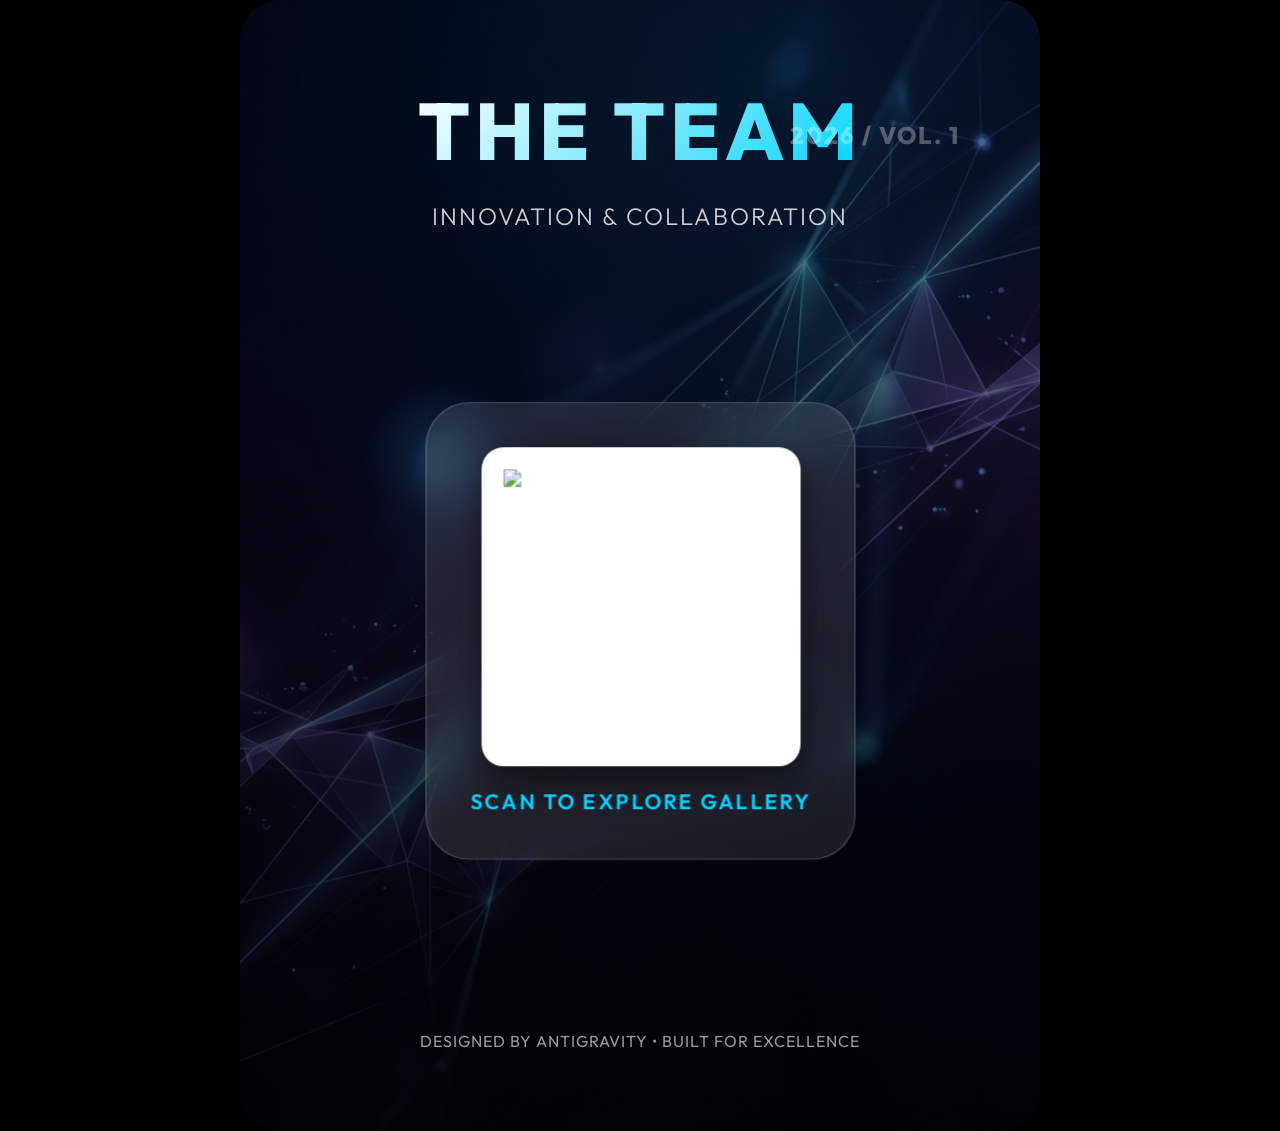
==== poster.html @ b4fe5548 "Add team gallery, poster, styles, and assets Add a complete static team showcase: index.html (respon" ====
<!DOCTYPE html>
<html lang="en">
<head>
    <meta charset="UTF-8">
    <meta name="viewport" content="width=device-width, initial-scale=1.0">
    <title>Team Poster</title>
    <link rel="preconnect" href="https://fonts.googleapis.com">
    <link rel="preconnect" href="https://fonts.gstatic.com" crossorigin>
    <link href="https://fonts.googleapis.com/css2?family=Outfit:wght@300;400;600;800&display=swap" rel="stylesheet">
    <style>
        :root {
            --accent: #00d4ff;
            --text: #ffffff;
        }

        * {
            margin: 0;
            padding: 0;
            box-sizing: border-box;
        }

        body {
            font-family: 'Outfit', sans-serif;
            background-color: #000;
            display: flex;
            justify-content: center;
            align-items: center;
            min-height: 100vh;
            color: var(--text);
        }

        .poster {
            position: relative;
            width: 800px;
            height: 1131px; /* A4 Ratio approx */
            background: url('poster_bg.png') no-repeat center center;
            background-size: cover;
            border-radius: 40px;
            overflow: hidden;
            box-shadow: 0 50px 100px rgba(0, 0, 0, 0.8);
            display: flex;
            flex-direction: column;
            align-items: center;
            padding: 80px 40px;
            text-align: center;
        }

        .poster::before {
            content: '';
            position: absolute;
            inset: 0;
            background: linear-gradient(to bottom, rgba(0,0,0,0.4) 0%, rgba(0,0,0,0.8) 100%);
            z-index: 1;
        }

        .content {
            position: relative;
            z-index: 2;
            width: 100%;
            height: 100%;
            display: flex;
            flex-direction: column;
            justify-content: space-between;
            align-items: center;
        }

        .header h1 {
            font-size: 5rem;
            font-weight: 800;
            text-transform: uppercase;
            letter-spacing: 5px;
            margin-bottom: 20px;
            background: linear-gradient(135deg, #fff 0%, var(--accent) 100%);
            -webkit-background-clip: text;
            -webkit-text-fill-color: transparent;
        }

        .header p {
            font-size: 1.5rem;
            font-weight: 300;
            letter-spacing: 2px;
            color: rgba(255,255,255,0.8);
        }

        .qr-section {
            background: rgba(255, 255, 255, 0.1);
            backdrop-filter: blur(20px);
            padding: 40px;
            border-radius: 40px;
            border: 1px solid rgba(255, 255, 255, 0.2);
            display: flex;
            flex-direction: column;
            align-items: center;
            gap: 20px;
            transform: scale(1.1);
        }

        .qr-container {
            background: #fff;
            padding: 20px;
            border-radius: 20px;
            box-shadow: 0 10px 30px rgba(0,0,0,0.5);
        }

        .qr-container img {
            width: 250px;
            height: 250px;
            display: block;
        }

        .qr-section span {
            font-size: 1.2rem;
            font-weight: 600;
            color: var(--accent);
            text-transform: uppercase;
            letter-spacing: 2px;
        }

        .footer {
            font-size: 1rem;
            opacity: 0.6;
            letter-spacing: 1px;
        }

        .decoration {
            position: absolute;
            top: 40px;
            right: 40px;
            font-weight: 800;
            font-size: 1.5rem;
            opacity: 0.3;
            letter-spacing: 2px;
        }
    </style>
</head>
<body>
    <div class="poster">
        <div class="content">
            <div class="decoration">2026 / VOL. 1</div>
            
            <div class="header">
                <h1>The Team</h1>
                <p>INNOVATION & COLLABORATION</p>
            </div>

            <div class="qr-section">
                <div class="qr-container">
                    <!-- QR Code API: Using a placeholder URL -->
                    <img src="https://api.qrserver.com/v1/create-qr-code/?size=250x250&data=https://team-images-gallery.vercel.app" alt="QR Code">
                </div>
                <span>Scan to Explore Gallery</span>
            </div>

            <div class="footer">
                <p>DESIGNED BY ANTIGRAVITY &bull; BUILT FOR EXCELLENCE</p>
            </div>
        </div>
    </div>
</body>
</html>
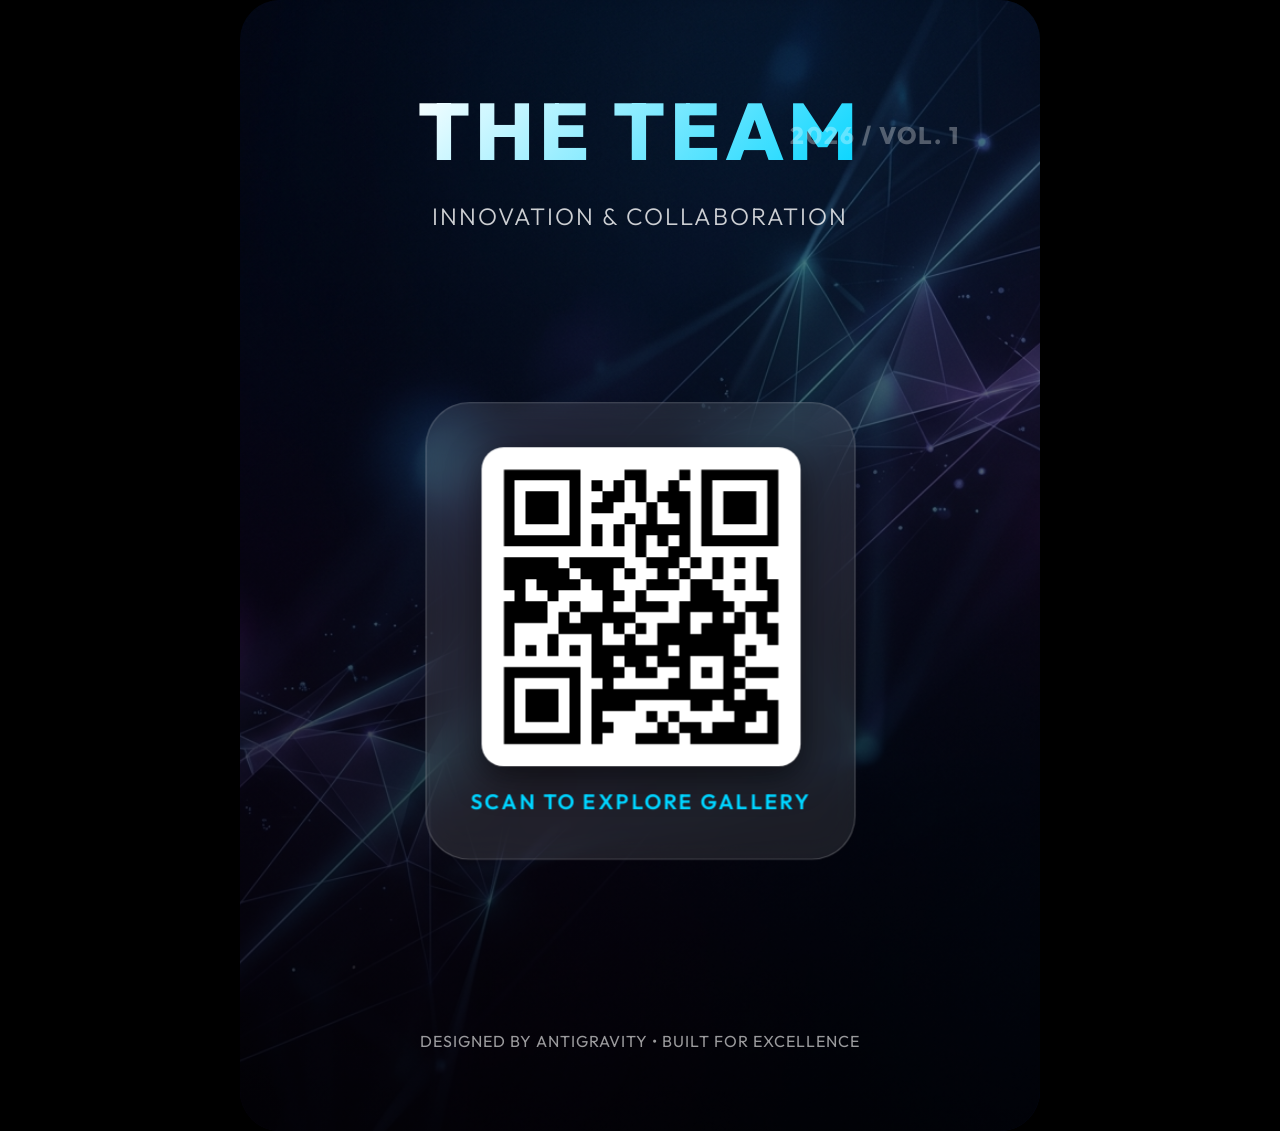
==== commit 61fc7b21: "Add QR code image and update poster/readme/styles Include a local high-resolution QR image (qrcode.p" ====
--- a/poster.html
+++ b/poster.html
@@ -146,7 +146,7 @@
             <div class="qr-section">
                 <div class="qr-container">
                     <!-- QR Code API: Using a placeholder URL -->
-                    <img src="https://api.qrserver.com/v1/create-qr-code/?size=250x250&data=https://team-images-gallery.vercel.app" alt="QR Code">
+                    <img src="qrcode.png" alt="QR Code">
                 </div>
                 <span>Scan to Explore Gallery</span>
             </div>
